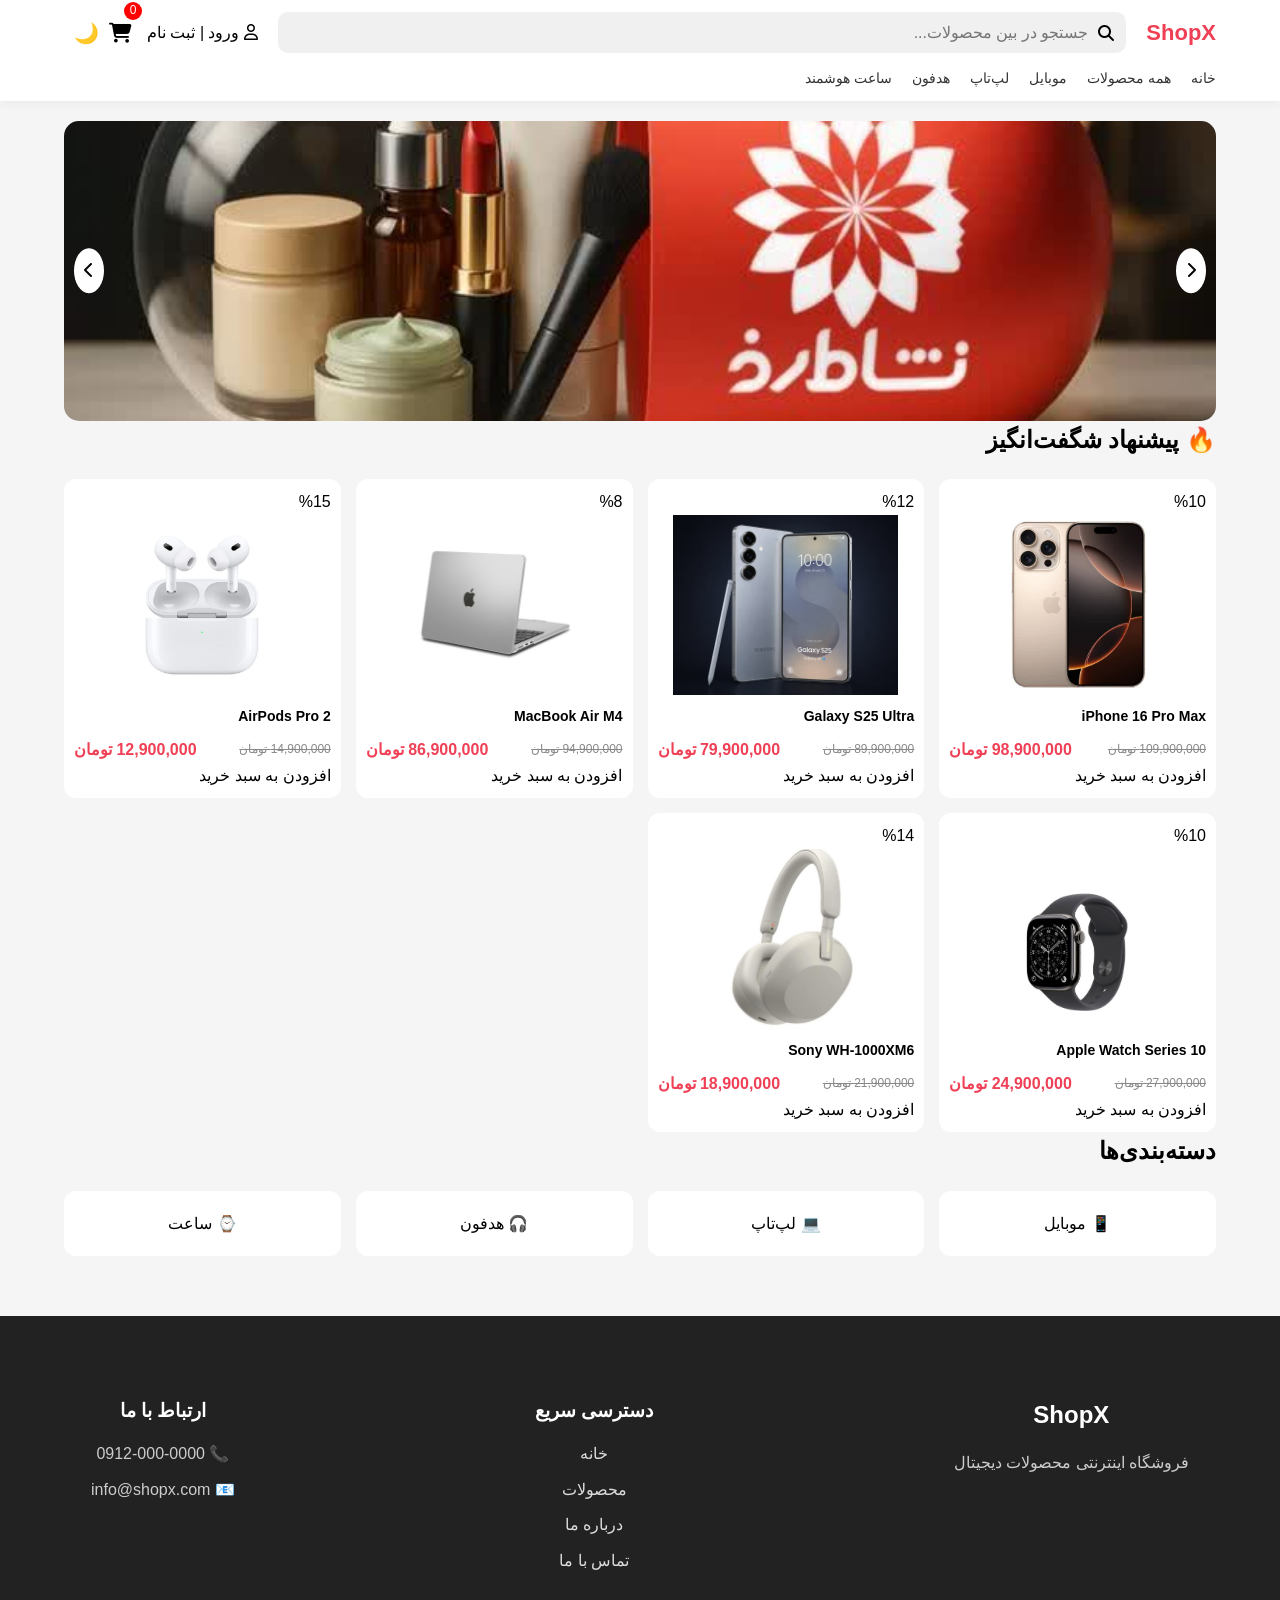
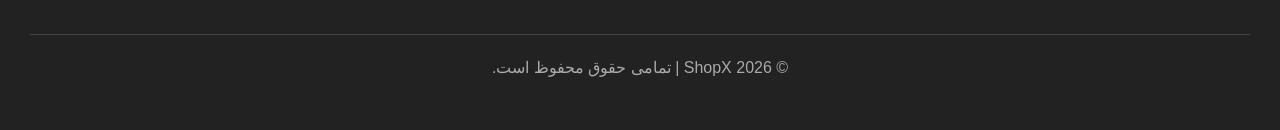
==== index.html @ 53f7d0a4 "initial commit" ====
<!DOCTYPE html>
<html lang="fa" dir="rtl">

<head>

    <meta charset="UTF-8">
    <meta name="viewport" content="width=device-width, initial-scale=1.0">

    <title>ShopX | فروشگاه اینترنتی</title>

    <link rel="stylesheet"
        href="https://cdnjs.cloudflare.com/ajax/libs/font-awesome/6.7.1/css/all.min.css">

    <link rel="stylesheet" href="css/reset.css">
    <link rel="stylesheet" href="css/style.css">
    <link rel="stylesheet" href="css/responsive.css">

</head>

<body>

<header class="header">

    <div class="container">

        <div class="header-top">

            <a href="index.html" class="logo">ShopX</a>

            <div class="search-box">

                <i class="fa-solid fa-magnifying-glass"></i>

                <input id="searchInput" type="text" placeholder="جستجو در بین محصولات...">

            </div>

            <div class="header-actions">

                <a href="login.html" class="login-btn">
                    <i class="fa-regular fa-user"></i>
                    ورود | ثبت نام
                </a>

                <a href="cart.html" class="cart-btn">
                    <i class="fa-solid fa-cart-shopping"></i><button id="themeBtn" class="theme-btn">
    🌙
</button>
                    <span class="cart-count">0</span>
                </a>

            </div>

        </div>

        <nav class="navbar">
            <ul>
                <li><a href="index.html">خانه</a></li>
                <li><a href="products.html">همه محصولات</a></li>
                <li><a href="#">موبایل</a></li>
                <li><a href="#">لپ‌تاپ</a></li>
                <li><a href="#">هدفون</a></li>
                <li><a href="#">ساعت هوشمند</a></li>
            </ul>
        </nav>

    </div>

</header>

<!-- ================= HERO ================= -->
<section class="hero">

    <div class="container">

        <div class="hero-slider">

            <div class="slide active">
                <img src="images/banner-1.jpg" alt="">
            </div>

            <div class="slide">
                <img src="images/banner-2.jpg" alt="">
            </div>

            <div class="slide">
                <img src="images/banner-3.jpg" alt="">
            </div>

            <button class="prev">
                <i class="fa-solid fa-chevron-right"></i>
            </button>

            <button class="next">
                <i class="fa-solid fa-chevron-left"></i>
            </button>

        </div>

    </div>

</section>

<!-- ================= PRODUCTS ================= -->
<section class="products-section">

    <div class="container">

        <div class="section-title">
            <h2>🔥 پیشنهاد شگفت‌انگیز</h2>
        </div>

        <div id="products" class="products"></div>

    </div>

</section>

<!-- ================= CATEGORIES ================= -->
<section class="categories">

    <div class="container">

        <div class="section-title">
            <h2>دسته‌بندی‌ها</h2>
        </div>

        <div class="categories-grid">

            <div class="category-card">📱 موبایل</div>
            <div class="category-card">💻 لپ‌تاپ</div>
            <div class="category-card">🎧 هدفون</div>
            <div class="category-card">⌚ ساعت</div>

        </div>

    </div>

</section>

<!-- ================= FOOTER ================= -->
<footer class="footer">

    <div class="container footer-content">

        <div class="footer-logo">
            <h2>ShopX</h2>
            <p>فروشگاه اینترنتی محصولات دیجیتال</p>
        </div>

        <div class="footer-links">

            <h3>دسترسی سریع</h3>

            <a href="index.html">خانه</a>

            <a href="products.html">محصولات</a>

            <a href="about.html">درباره ما</a>

            <a href="contact.html">تماس با ما</a>

        </div>

        <div class="footer-contact">

            <h3>ارتباط با ما</h3>

            <p>📞 0912-000-0000</p>

            <p>📧 info@shopx.com</p>

        </div>

    </div>

    <div class="footer-bottom">
        © 2026 ShopX | تمامی حقوق محفوظ است.
    </div>

</footer>

<script src="js/products.js"></script>
<script src="js/main.js"></script>

</body>
</html>
---- css/style.css ----
/* ======================
RESET
====================== */

*{
    margin:0;
    padding:0;
    box-sizing:border-box;
    font-family: sans-serif;
}

body{
    background:#f5f5f5;
    direction:rtl;
}

a{
    text-decoration:none;
    color:inherit;
}

/* ======================
CONTAINER
====================== */

.container{
    width:90%;
    max-width:1200px;
    margin:auto;
}

/* ======================
HEADER
====================== */

.header{
    background:#fff;
    padding:10px 0;
    box-shadow:0 2px 10px rgba(0,0,0,0.05);
}

.header-top{
    display:flex;
    align-items:center;
    justify-content:space-between;
    gap:20px;
}

.logo{
    font-size:22px;
    font-weight:bold;
    color:#ef4056;
}

/* ======================
SEARCH
====================== */

.search-box{
    flex:1;
    display:flex;
    align-items:center;
    background:#f0f0f0;
    padding:8px 12px;
    border-radius:10px;
    gap:10px;
}

.search-box input{
    border:none;
    background:transparent;
    width:100%;
    outline:none;
}

/* ======================
HEADER ACTIONS
====================== */

.header-actions{
    display:flex;
    align-items:center;
    gap:15px;
}

.cart-btn{
    position:relative;
    font-size:20px;
}

.cart-count{
    position:absolute;
    top:-8px;
    right:-10px;
    background:red;
    color:#fff;
    font-size:12px;
    width:18px;
    height:18px;
    display:flex;
    align-items:center;
    justify-content:center;
    border-radius:50%;
}

/* ======================
NAVBAR
====================== */

.navbar ul{
    display:flex;
    gap:20px;
    list-style:none;
    margin-top:10px;
    flex-wrap:wrap;
}

.navbar a{
    color:#333;
    font-size:14px;
}

/* ======================
HERO
====================== */

.hero-slider{
    margin-top:20px;
    position:relative;
    overflow:hidden;
    border-radius:15px;
    height:300px;
}

.slide{
    display:none;
}

.slide.active{
    display:block;
}

.slide img{
    width:100%;
    height:300px;
    object-fit:cover;
}

.hero button{
    position:absolute;
    top:50%;
    transform:translateY(-50%);
    background:#fff;
    border:none;
    padding:10px;
    border-radius:50%;
    cursor:pointer;
}

.prev{
    right:10px;
}

.next{
    left:10px;
}

/* ======================
PRODUCTS
====================== */

.products{
    display:grid;
    grid-template-columns:repeat(4,1fr);
    gap:15px;
    margin-top:20px;
}

.product-card{
    background:#fff;
    padding:10px;
    border-radius:12px;
    transition:0.3s;
    cursor:pointer;
}

.product-card:hover{
    transform:translateY(-5px);
}

.product-card img{
    width:100%;
    height:180px;
    object-fit:contain;
}

.product-card h3{
    font-size:14px;
    margin:10px 0;
}

.prices{
    display:flex;
    justify-content:space-between;
    align-items:center;
}

.price{
    color:#ef4056;
    font-weight:bold;
}

.old-price{
    text-decoration:line-through;
    font-size:12px;
    color:#888;
}

/* ======================
CATEGORY
====================== */

.categories-grid{
    display:grid;
    grid-template-columns:repeat(4,1fr);
    gap:15px;
    margin-top:20px;
}

.category-card{
    background:#fff;
    padding:20px;
    text-align:center;
    border-radius:12px;
    cursor:pointer;
    transition:0.3s;
}

.category-card:hover{
    background:#ef4056;
    color:#fff;
}

/* ======================
FOOTER
====================== */

.footer{
    text-align:center;
    padding:20px;
    margin-top:40px;
    background:#fff;
}
.cart-item{
    display:flex;
    align-items:center;
    justify-content:space-between;
    background:#fff;
    padding:15px;
    margin:10px 0;
    border-radius:12px;
}

.qty{
    display:flex;
    align-items:center;
    gap:10px;
}

.qty button{
    width:30px;
    height:30px;
    border:none;
    border-radius:6px;
    cursor:pointer;
    background:#eee;
}
.filters{
    display:flex;
    gap:10px;
    margin:30px 0;
    flex-wrap:wrap;
}

.filter-btn{
    border:none;
    background:#fff;
    padding:10px 20px;
    border-radius:10px;
    cursor:pointer;
    transition:.3s;
    box-shadow:0 2px 8px rgba(0,0,0,.08);
}

.filter-btn:hover,
.filter-btn.active{
    background:#ef4056;
    color:#fff;
}
.product-details{

    display:flex;

    gap:40px;

    margin:40px 0;

    background:#fff;

    padding:30px;

    border-radius:15px;

}

.product-image{

    flex:1;

}

.product-image img{

    width:100%;

    max-width:400px;

}

.product-info{

    flex:1;

}

.product-info h1{

    margin-bottom:20px;

}

.product-info h2{

    color:#ef4056;

    margin-bottom:20px;

}

.product-info button{

    background:#ef4056;

    color:#fff;

    border:none;

    padding:15px 30px;

    border-radius:10px;

    cursor:pointer;

    margin-top:30px;

}
.login-page{

display:flex;

justify-content:center;

align-items:center;

height:100vh;

background:#f5f5f5;

}

.login-box{

width:400px;

background:#fff;

padding:40px;

border-radius:15px;

box-shadow:0 10px 30px rgba(0,0,0,.1);

}

.login-box h2{

text-align:center;

margin-bottom:25px;

}

.login-box input{

width:100%;

padding:12px;

margin-bottom:15px;

border:1px solid #ddd;

border-radius:8px;

}

.login-box button{

width:100%;

padding:12px;

background:#ef4056;

color:#fff;

border:none;

border-radius:8px;

cursor:pointer;

font-size:16px;

}

.login-box button:hover{

background:#d7374a;

}
.page{

padding:60px 0;

line-height:2;

}

.footer{

background:#222;

color:#fff;

text-align:center;

padding:30px;

margin-top:60px;

}
.theme-btn{
    width:45px;
    height:45px;
    border:none;
    border-radius:50%;
    cursor:pointer;
    background:#fff;
    font-size:20px;
    transition:.3s;
}

.dark{
    background:#121212;
    color:#fff;
}

.dark .header{
    background:#1f1f1f;
}

.dark .product-card{
    background:#222;
    color:#fff;
}

.dark .search-box input{
    background:#333;
    color:#fff;
}

.dark .footer{
    background:#000;
}
.error-page{

height:100vh;

display:flex;

flex-direction:column;

justify-content:center;

align-items:center;

}

.error-page h1{

font-size:120px;

color:#ef4056;

}

.error-page h2{

margin:20px 0;

}

.back-btn{

padding:12px 25px;

background:#ef4056;

color:#fff;

border-radius:8px;

text-decoration:none;

}
.footer{
    background:#222;
    color:#fff;
    margin-top:60px;
}

.footer-content{
    display:flex;
    justify-content:space-between;
    gap:40px;
    padding:50px 0;
    flex-wrap:wrap;
}

.footer-links,
.footer-contact,
.footer-logo{
    display:flex;
    flex-direction:column;
}

.footer h2,
.footer h3{
    margin-bottom:15px;
}

.footer a{
    color:#ddd;
    text-decoration:none;
    margin-bottom:10px;
    transition:.3s;
}

.footer a:hover{
    color:#ef4056;
}

.footer p{
    color:#ccc;
    margin-bottom:10px;
}

.footer-bottom{
    border-top:1px solid #444;
    text-align:center;
    padding:20px;
    color:#aaa;
}
---- css/responsive.css ----
/* =========================
Tablet (1024px)
========================= */

@media (max-width:1024px){

    .search-box{
        width:300px;
    }

    .products{
        grid-template-columns:repeat(3,1fr);
    }

    .categories-grid{
        grid-template-columns:repeat(4,1fr);
    }

    .hero-slider{
        height:350px;
    }
}
/* =========================
Mobile (768px)
========================= */

@media (max-width:768px){

    .header-top{
        flex-direction:column;
        height:auto;
        gap:15px;
        padding:15px 0;
    }

    .search-box{
        width:100%;
    }

    .navbar ul{
        flex-wrap:wrap;
        gap:15px;
        justify-content:center;
    }

    .products{
        grid-template-columns:repeat(2,1fr);
    }

    .categories-grid{
        grid-template-columns:repeat(3,1fr);
    }

    .hero-slider{
        height:250px;
    }

    .footer-top{
        grid-template-columns:1fr;
        text-align:center;
    }
}
/* =========================
Small Mobile (480px)
========================= */

@media (max-width:480px){

    .products{
        grid-template-columns:1fr;
    }

    .categories-grid{
        grid-template-columns:repeat(2,1fr);
    }

    .section-title{
        flex-direction:column;
        align-items:flex-start;
        gap:10px;
    }

    .hero-slider{
        height:200px;
    }

    .navbar ul{
        gap:10px;
        font-size:13px;
    }

    .logo{
        font-size:22px;
    }
}
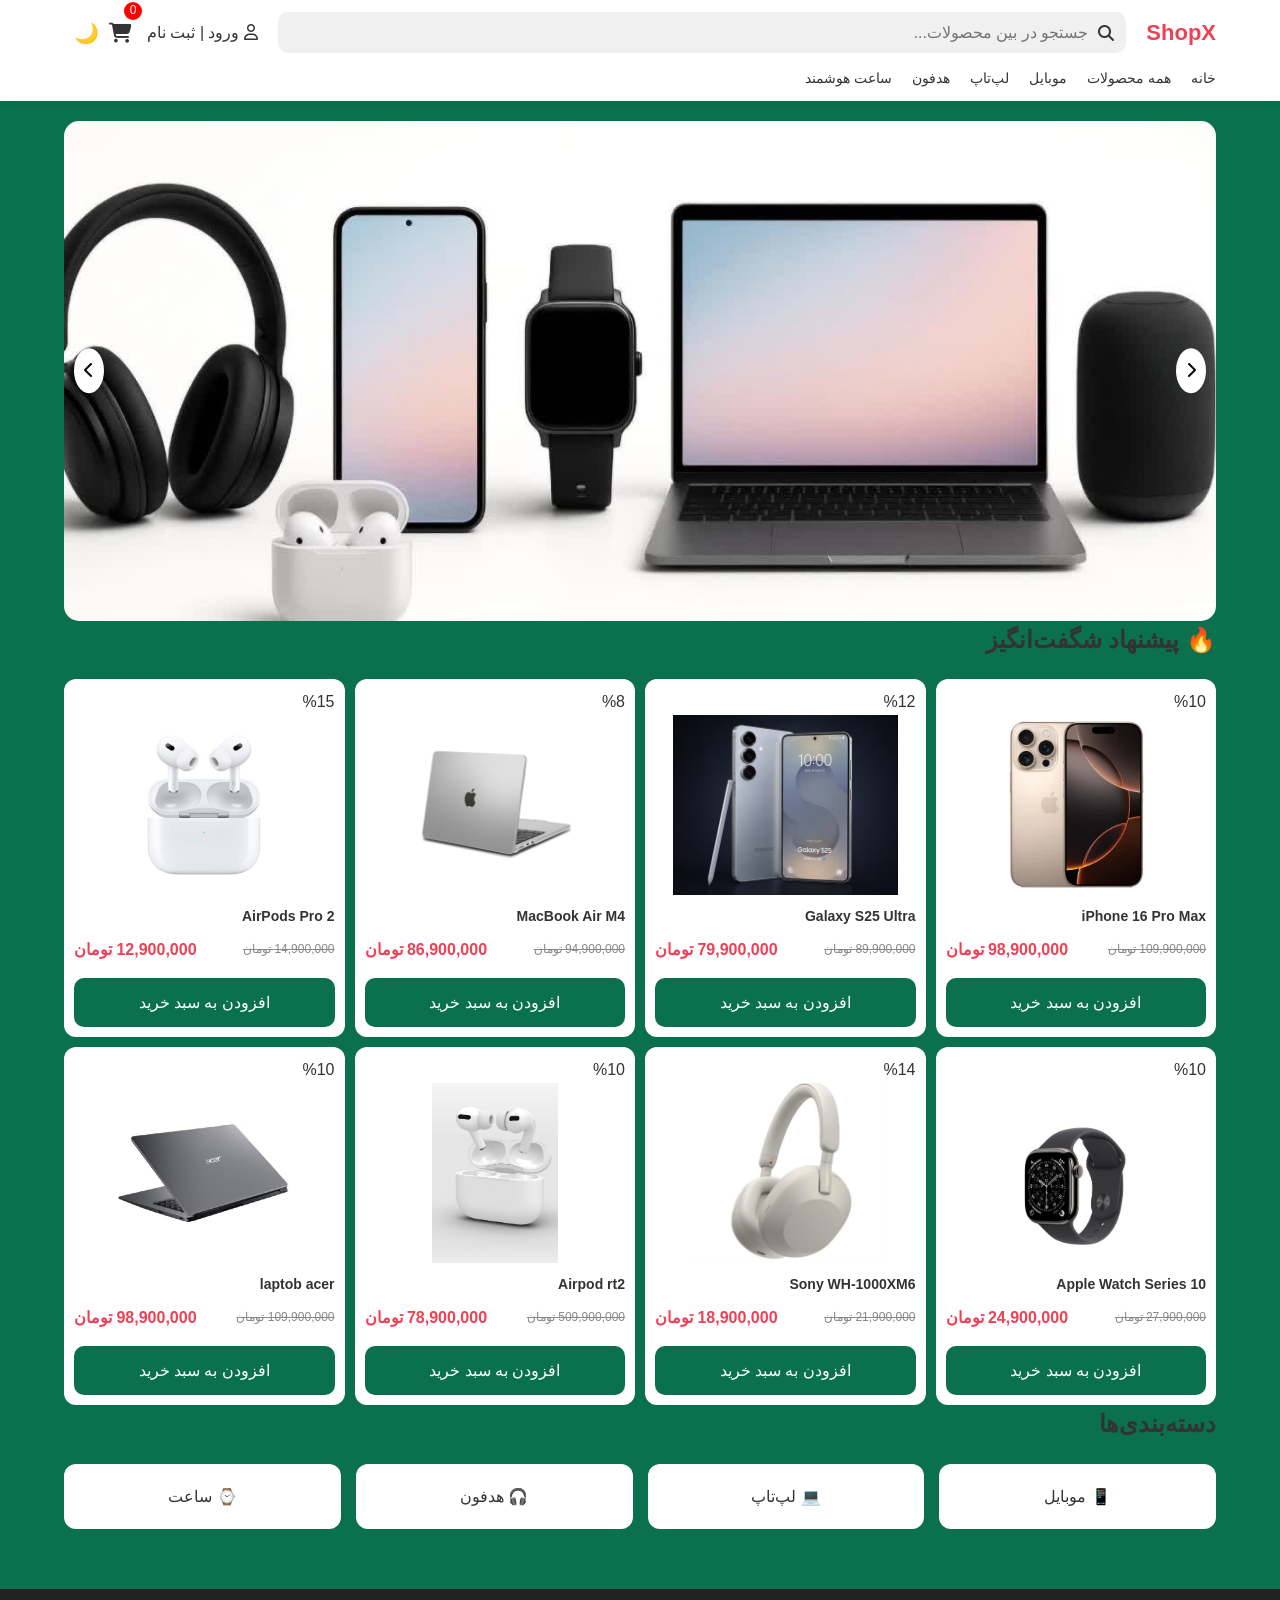
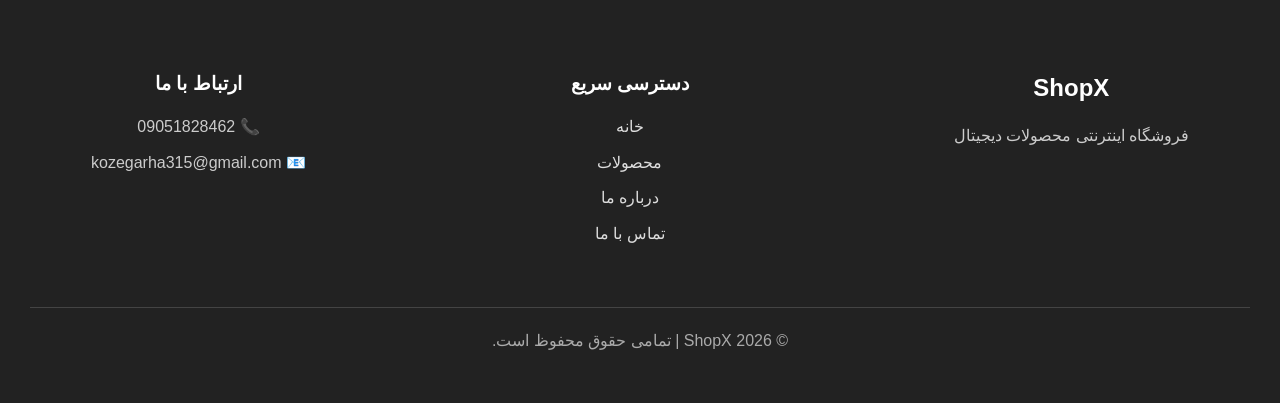
==== commit efa30d17: "update wesite" ====
--- a/index.html
+++ b/index.html
@@ -57,7 +57,7 @@
             <ul>
                 <li><a href="index.html">خانه</a></li>
                 <li><a href="products.html">همه محصولات</a></li>
-                <li><a href="#">موبایل</a></li>
+                <li><a href="">موبایل</a></li>
                 <li><a href="#">لپ‌تاپ</a></li>
                 <li><a href="#">هدفون</a></li>
                 <li><a href="#">ساعت هوشمند</a></li>
@@ -158,7 +158,7 @@
 
             <a href="about.html">درباره ما</a>
 
-            <a href="contact.html">تماس با ما</a>
+            <a href="about.html">تماس با ما</a>
 
         </div>
 
@@ -166,9 +166,9 @@
 
             <h3>ارتباط با ما</h3>
 
-            <p>📞 0912-000-0000</p>
+            <p>📞 09051828462</p>
 
-            <p>📧 info@shopx.com</p>
+            <p>📧 kozegarha315@gmail.com</p>
 
         </div>
 
--- a/css/style.css
+++ b/css/style.css
@@ -10,8 +10,9 @@
 }
 
 body{
-    background:#f5f5f5;
+    background:#0a704e;
     direction:rtl;
+    color: #333333;
 }
 
 a{
@@ -129,7 +130,7 @@
     position:relative;
     overflow:hidden;
     border-radius:15px;
-    height:300px;
+    height:500px;
 }
 
 .slide{
@@ -142,7 +143,7 @@
 
 .slide img{
     width:100%;
-    height:300px;
+    height:500px;
     object-fit:cover;
 }
 
@@ -172,8 +173,11 @@
 .products{
     display:grid;
     grid-template-columns:repeat(4,1fr);
-    gap:15px;
+    gap:10px;
     margin-top:20px;
+    justify-content: s;
+     width: 100%;
+    
 }
 
 .product-card{
@@ -181,6 +185,7 @@
     padding:10px;
     border-radius:12px;
     transition:0.3s;
+ 
     cursor:pointer;
 }
 
@@ -581,4 +586,266 @@
     text-align:center;
     padding:20px;
     color:#aaa;
-}+}
+/* ==========================
+   CART PAGE
+========================== */
+
+.cart-title{
+    margin:40px 0 25px;
+    color:#fff;
+    font-size:32px;
+    font-weight:bold;
+}
+
+.cart-page{
+    display:grid;
+    grid-template-columns:2fr 1fr;
+    gap:25px;
+    align-items:start;
+}
+
+.cart-products{
+    display:flex;
+    flex-direction:column;
+    gap:20px;
+}
+
+.cart-item{
+    background:#fff;
+    border-radius:18px;
+    padding:20px;
+    display:flex;
+    align-items:center;
+    gap:20px;
+    box-shadow:0 10px 30px rgba(0,0,0,.08);
+    transition:.3s;
+}
+
+.cart-item:hover{
+    transform:translateY(-5px);
+}
+
+.cart-item img{
+    width:150px;
+    height:150px;
+    object-fit:contain;
+}
+
+.cart-info{
+    flex:1;
+}
+
+.cart-info h3{
+    font-size:22px;
+    margin-bottom:15px;
+}
+
+.cart-info p{
+    margin:8px 0;
+    color:#777;
+}
+
+.stock{
+    color:#0a704e !important;
+    font-weight:bold;
+}
+
+.qty{
+    display:flex;
+    align-items:center;
+    gap:12px;
+    margin-top:20px;
+}
+
+.qty button{
+    width:38px;
+    height:38px;
+    border:none;
+    border-radius:10px;
+    background:#ef4056;
+    color:#fff;
+    cursor:pointer;
+    font-size:18px;
+    transition:.3s;
+}
+
+.qty button:hover{
+    transform:scale(1.08);
+}
+
+.count{
+    font-size:20px;
+    font-weight:bold;
+    min-width:30px;
+    text-align:center;
+}
+
+.remove{
+    margin-top:18px;
+    border:none;
+    background:#ffe5e7;
+    color:#ef4056;
+    padding:10px 18px;
+    border-radius:10px;
+    cursor:pointer;
+    transition:.3s;
+}
+
+.remove:hover{
+    background:#ef4056;
+    color:#fff;
+}
+
+.cart-price{
+    text-align:left;
+    min-width:180px;
+}
+
+.cart-price del{
+    color:#999;
+    display:block;
+    margin-bottom:10px;
+}
+
+.cart-price h3{
+    color:#ef4056;
+    font-size:24px;
+}
+
+.cart-summary{
+    background:#fff;
+    border-radius:18px;
+    padding:25px;
+    box-shadow:0 10px 30px rgba(0,0,0,.08);
+    position:sticky;
+    top:20px;
+}
+
+.cart-summary h3{
+    margin-bottom:25px;
+    font-size:24px;
+}
+
+.cart-summary div{
+    display:flex;
+    justify-content:space-between;
+    margin:18px 0;
+}
+
+.cart-summary input{
+    width:100%;
+    padding:12px;
+    margin:18px 0;
+    border:1px solid #ddd;
+    border-radius:10px;
+}
+
+.coupon-btn{
+    width:100%;
+    padding:12px;
+    border:none;
+    background:#0a704e;
+    color:#fff;
+    border-radius:10px;
+    cursor:pointer;
+    transition:.3s;
+}
+
+.coupon-btn:hover{
+    background:#08563c;
+}
+
+.final-price{
+    font-size:22px;
+    font-weight:bold;
+}
+
+.checkout{
+    width:100%;
+    margin-top:25px;
+    padding:16px;
+    border:none;
+    background:#ef4056;
+    color:#fff;
+    border-radius:12px;
+    font-size:18px;
+    cursor:pointer;
+    transition:.3s;
+}
+
+.checkout:hover{
+    background:#d72d45;
+    transform:translateY(-2px);
+}
+
+@media(max-width:900px){
+
+.cart-page{
+    grid-template-columns:1fr;
+}
+
+.cart-item{
+    flex-direction:column;
+    text-align:center;
+}
+
+.cart-price{
+    text-align:center;
+}
+
+.cart-summary{
+    position:static;
+}
+
+}
+
+@media(max-width:600px){
+
+.cart-item img{
+    width:110px;
+    height:110px;
+}
+
+.cart-title{
+    font-size:24px;
+}
+
+.cart-info h3{
+    font-size:18px;
+}
+
+.checkout{
+    font-size:16px;
+}
+
+}
+.suggestions{
+    margin-top:60px;
+}
+
+.add-btn{
+    width:100%;
+    margin-top:15px;
+    padding:12px;
+    border:none;
+    border-radius:10px;
+    background:#0a704e;
+    color:#fff;
+    cursor:pointer;
+    transition:.3s;
+}
+
+.add-btn:hover{
+    background:#ef4056;
+}
+.buying{
+    display: flex;
+
+
+    align-items: flex-start;
+    gap: 30px;
+}
+.buy2{
+    margin-top: 120px;
+}
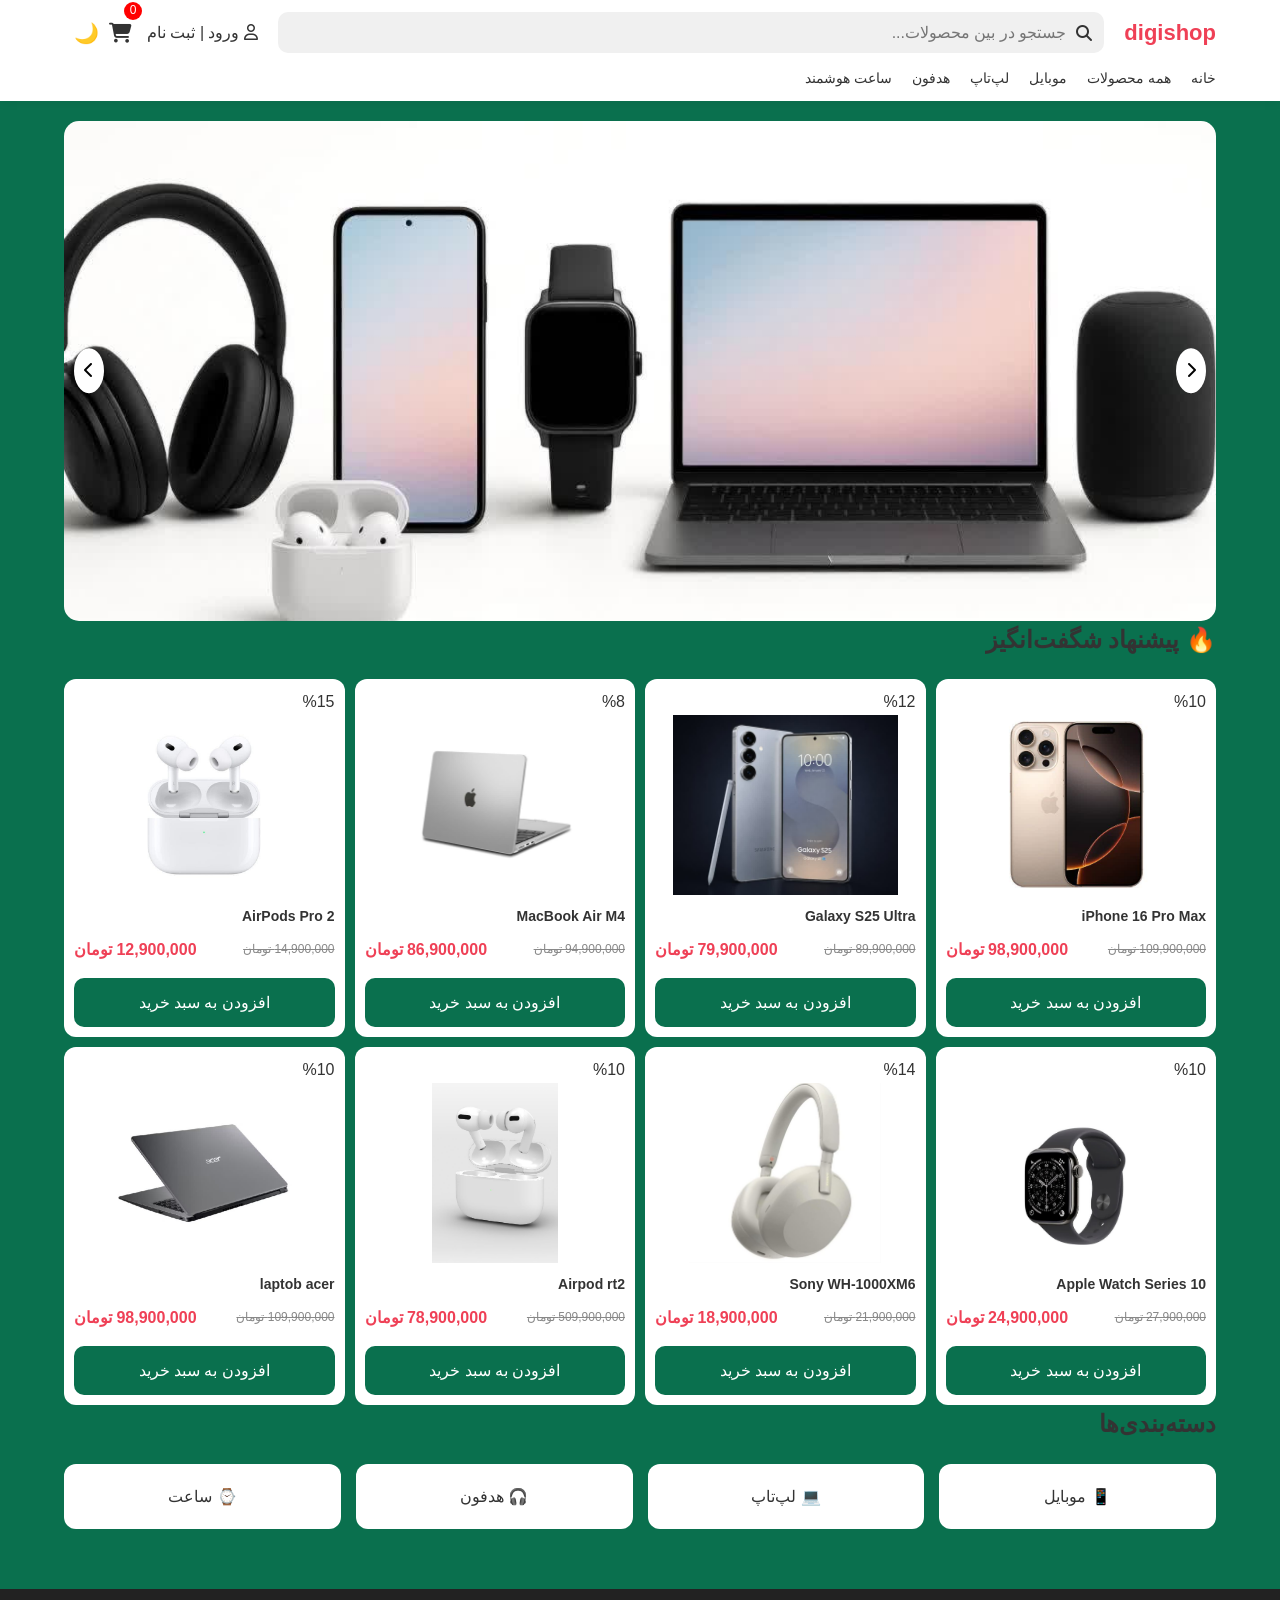
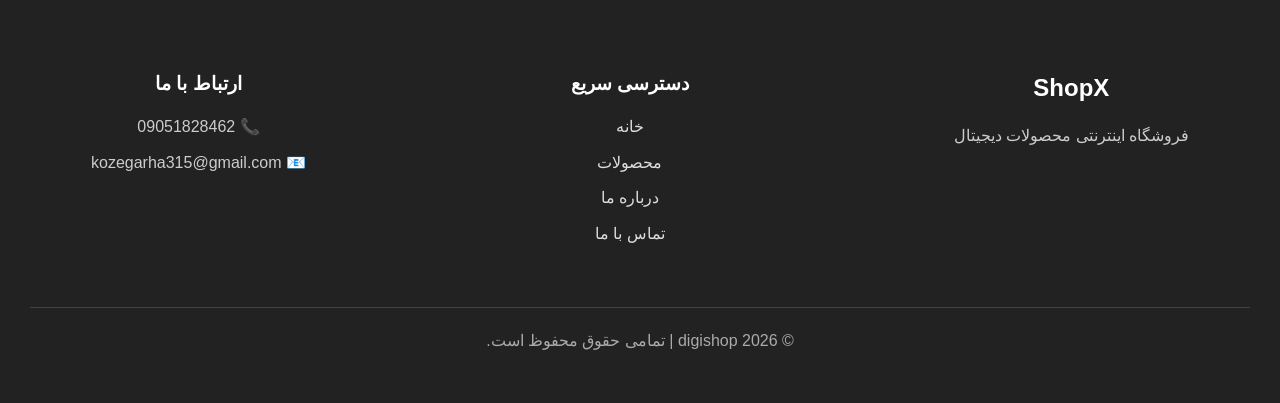
==== commit e4b288b3: "update" ====
--- a/index.html
+++ b/index.html
@@ -25,7 +25,7 @@
 
         <div class="header-top">
 
-            <a href="index.html" class="logo">ShopX</a>
+            <a href="index.html" class="logo">digishop</a>
 
             <div class="search-box">
 
@@ -175,7 +175,7 @@
     </div>
 
     <div class="footer-bottom">
-        © 2026 ShopX | تمامی حقوق محفوظ است.
+        © 2026 digishop | تمامی حقوق محفوظ است.
     </div>
 
 </footer>
